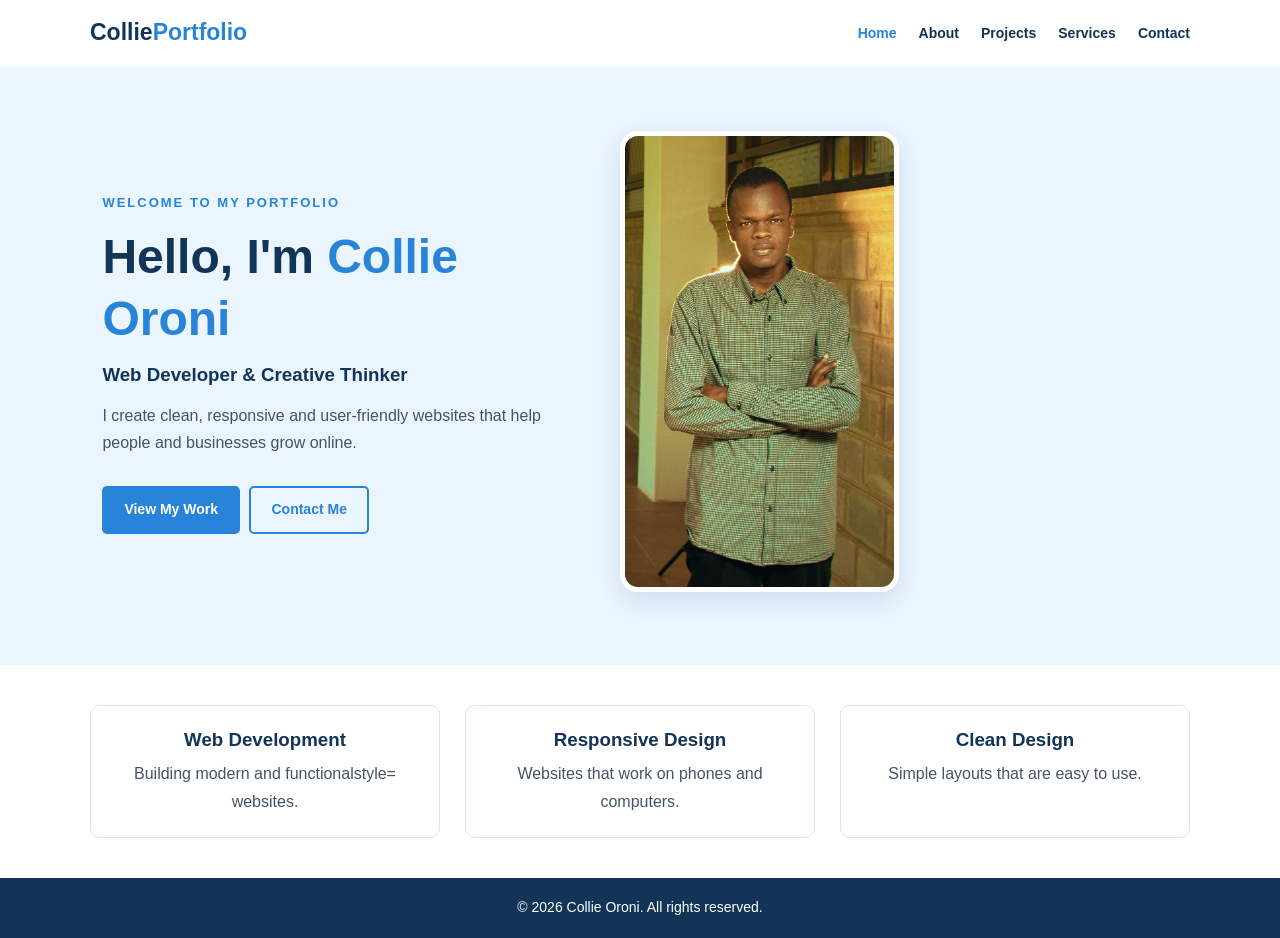
==== index.html @ 5297ed9e "include all the files and folders" ====
<!DOCTYPE html>
<html lang="en">
<head>
    <meta charset="UTF-8">
    <meta name="viewport" content="width=device-width, initial-scale=1.0">
    <title>My Portfolio | Home</title>
    <link rel="stylesheet" href="style/style.css">
</head>
<body>

<header>
    <nav class="navbar">
        <h2 class="logo">Collie<span>Portfolio</span></h2>
        <ul>
            <li><a class="active" href="index.html">Home</a></li>
            <li><a href="about.html">About</a></li>
            <li><a href="projects.html">Projects</a></li>
            <li><a href="services.html">Services</a></li>
            <li><a href="contact.html">Contact</a></li>
        </ul>
    </nav>
</header>

<section class="hero">
    <div class="hero-text">
        <p class="welcome">WELCOME TO MY PORTFOLIO</p>
        <h1>Hello, I'm <span>Collie Oroni</span></h1>
        <h3>Web Developer & Creative Thinker</h3>
        <p>I create clean, responsive and user-friendly websites
           that help people and businesses grow online.</p>
        <a href="projects.html" class="btn">View My Work</a>
        <a href="contact.html" class="btn btn-outline">Contact Me</a>
    </div>

    <div class="hero-image">
        <img src="image/pic2.jpg"style="width: 50%; height: auto;" alt="Portrait of Collie Oroni">
    </div>
</section>

<section class="features">
    <div class="feature">
        <h3>Web Development</h3>
        <p>Building modern and functionalstyle= websites.</p>
    </div>
    <div class="feature">
        <h3>Responsive Design</h3>
        <p>Websites that work on phones and computers.</p>
    </div>
    <div class="feature">
        <h3>Clean Design</h3>
        <p>Simple layouts that are easy to use.</p>
    </div>
</section>

<footer>
    <p>&copy; 2026 Collie Oroni. All rights reserved.</p>
</footer>

</body>
</html>
---- style/style.css ----
/* GENERAL STYLING */
* {
    margin: 0;
    padding: 0;
    box-sizing: border-box;
}

:root {
    --light-blue: #eaf5ff;
    --blue: #2784d8;
    --dark-blue: #123456;
    --white: #ffffff;
    --text: #425466;
    --border: #d6e7f5;
}

body {
    font-family: Arial, Helvetica, sans-serif;
    background: var(--white);
    color: var(--text);
    line-height: 1.7;
}

h1, h2, h3 {
    color: var(--dark-blue);
    line-height: 1.3;
}

span {
    color: var(--blue);
}

a {
    text-decoration: none;
}

/* NAVIGATION */
header {
    background: var(--white);
    box-shadow: 0 2px 10px rgba(18, 52, 86, 0.08);
}

.navbar {
    max-width: 1150px;
    margin: auto;
    padding: 18px 25px;
    display: flex;
    justify-content: space-between;
    align-items: center;
    gap: 20px;
}

.logo {
    font-size: 23px;
    white-space: nowrap;
}

.navbar ul {
    display: flex;
    flex-wrap: wrap;
    gap: 22px;
    list-style: none;
}

.navbar a {
    color: var(--dark-blue);
    font-size: 14px;
    font-weight: bold;
    transition: 0.3s;
}

.navbar a:hover,
.navbar a.active {
    color: var(--blue);
}

/* HOME HERO SECTION */
.hero {
    background: var(--light-blue);
    padding: 65px 8%;
    display: flex;
    align-items: center;
    justify-content: space-between;
    gap: 45px;
}

.hero-text {
    max-width: 600px;
}

.welcome {
    color: var(--blue);
    font-size: 13px;
    font-weight: bold;
    letter-spacing: 2px;
}

.hero h1 {
    font-size: clamp(32px, 4vw, 48px);
    margin: 12px 0;
}

.hero h3 {
    margin-bottom: 15px;
}

.hero-text > p:not(.welcome) {
    margin-bottom: 25px;
}

.hero-image img {
    width: 300px;
    height: 330px;
    object-fit: cover;
    border-radius: 18px;
    border: 5px solid var(--white);
    box-shadow: 0 8px 25px rgba(18, 52, 86, 0.12);
}

/* BUTTONS */
.btn {
    display: inline-block;
    border: 2px solid var(--blue);
    background: var(--blue);
    color: var(--white);
    padding: 10px 20px;
    margin: 5px 5px 5px 0;
    border-radius: 5px;
    cursor: pointer;
    font: inherit;
    font-weight: bold;
    font-size: 14px;
    transition: 0.3s;
}

.btn:hover {
    background: var(--dark-blue);
    border-color: var(--dark-blue);
    color: var(--white);
}

.btn-outline {
    background: transparent;
    color: var(--blue);
}

/* HOME FEATURES */
.features {
    max-width: 1150px;
    margin: auto;
    padding: 40px 25px;
    display: grid;
    grid-template-columns: repeat(3, 1fr);
    gap: 25px;
}

.feature {
    padding: 22px;
    border: 1px solid var(--border);
    border-radius: 10px;
    text-align: center;
    background: var(--white);
}

.feature h3 {
    margin-bottom: 8px;
}

/* GENERAL PAGE LAYOUT */
.page-section {
    max-width: 1100px;
    min-height: 70vh;
    margin: auto;
    padding: 55px 25px;
}

.page-section > h1 {
    font-size: 36px;
    margin-bottom: 12px;
}

.section-intro {
    max-width: 650px;
    margin-bottom: 30px;
}

/* ABOUT PAGE */
.about-content {
    display: grid;
    grid-template-columns: 1.5fr 1fr;
    align-items: center;
    gap: 40px;
    margin: 30px 0;
}

.about-content h2,
.skills-box h2 {
    margin-bottom: 15px;
}

.about-image {
    width: 100%;
    height: 260px;
    object-fit: cover;
    border-radius: 12px;
}

.skills-box {
    background: var(--light-blue);
    border-radius: 10px;
    padding: 25px;
}

.skills-box p {
    padding: 5px 0;
}

/* PROJECTS PAGE */
.project-grid {
    display: grid;
    grid-template-columns: repeat(3, 1fr);
    gap: 25px;
}

.project-card {
    border: 1px solid var(--border);
    border-radius: 10px;
    overflow: hidden;
    background: var(--white);
    transition: 0.3s;
}

.project-card:hover,
.service-card:hover {
    transform: translateY(-5px);
    box-shadow: 0 8px 20px rgba(18, 52, 86, 0.1);
}

.project-card img {
    width: 100%;
    height: 190px;
    object-fit: cover;
    display: block;
}

.card-content {
    padding: 20px;
}

.card-content h3 {
    margin-bottom: 10px;
}

.tag {
    color: var(--blue);
    font-size: 13px;
    font-weight: bold;
    margin-top: 12px;
}

/* SERVICES PAGE */
.service-grid {
    display: grid;
    grid-template-columns: repeat(2, 1fr);
    gap: 22px;
}

.service-card {
    border: 1px solid var(--border);
    background: var(--white);
    padding: 25px;
    border-radius: 10px;
    transition: 0.3s;
}

.service-icon {
    display: inline-block;
    background: var(--light-blue);
    color: var(--blue);
    font-size: 20px;
    font-weight: bold;
    padding: 8px 14px;
    border-radius: 8px;
    margin-bottom: 15px;
}

.service-card h3 {
    margin-bottom: 10px;
}

.cta {
    margin-top: 35px;
    padding: 30px;
    background: var(--light-blue);
    text-align: center;
    border-radius: 10px;
}

.cta h2 {
    margin-bottom: 10px;
}

/* CONTACT PAGE */
.contact-layout {
    display: grid;
    grid-template-columns: 1fr 1.5fr;
    gap: 35px;
    align-items: start;
}

.contact-info,
.contact-form {
    padding: 25px;
    border-radius: 10px;
    border: 1px solid var(--border);
}

.contact-info {
    background: var(--light-blue);
}

.contact-info h2 {
    margin-bottom: 20px;
}

.contact-info p {
    margin-bottom: 20px;
    overflow-wrap: anywhere;
}

.contact-form {
    display: flex;
    flex-direction: column;
    gap: 8px;
}

.contact-form label {
    color: var(--dark-blue);
    font-weight: bold;
}

.contact-form input,
.contact-form textarea {
    width: 100%;
    padding: 12px;
    border: 1px solid #cbdbea;
    border-radius: 5px;
    margin-bottom: 10px;
    font: inherit;
}

.contact-form input:focus,
.contact-form textarea:focus {
    outline: 2px solid var(--blue);
    border-color: var(--blue);
}

.contact-form textarea {
    resize: vertical;
}

.contact-form .btn {
    align-self: flex-start;
}

/* FOOTER */
footer {
    background: var(--dark-blue);
    color: var(--white);
    text-align: center;
    padding: 18px;
    font-size: 14px;
}

/* MOBILE RESPONSIVENESS */
@media (max-width: 768px) {
    .navbar {
        flex-direction: column;
    }

    .navbar ul {
        justify-content: center;
        gap: 12px 18px;
    }

    .hero {
        flex-direction: column-reverse;
        text-align: center;
        padding: 40px 20px;
    }

    .hero-image img {
        width: 230px;
        height: 250px;
    }

    .features,
    .project-grid,
    .service-grid,
    .about-content,
    .contact-layout {
        grid-template-columns: 1fr;
    }

    .page-section {
        padding: 35px 18px;
    }

    .page-section > h1 {
        font-size: 30px;
    }
}
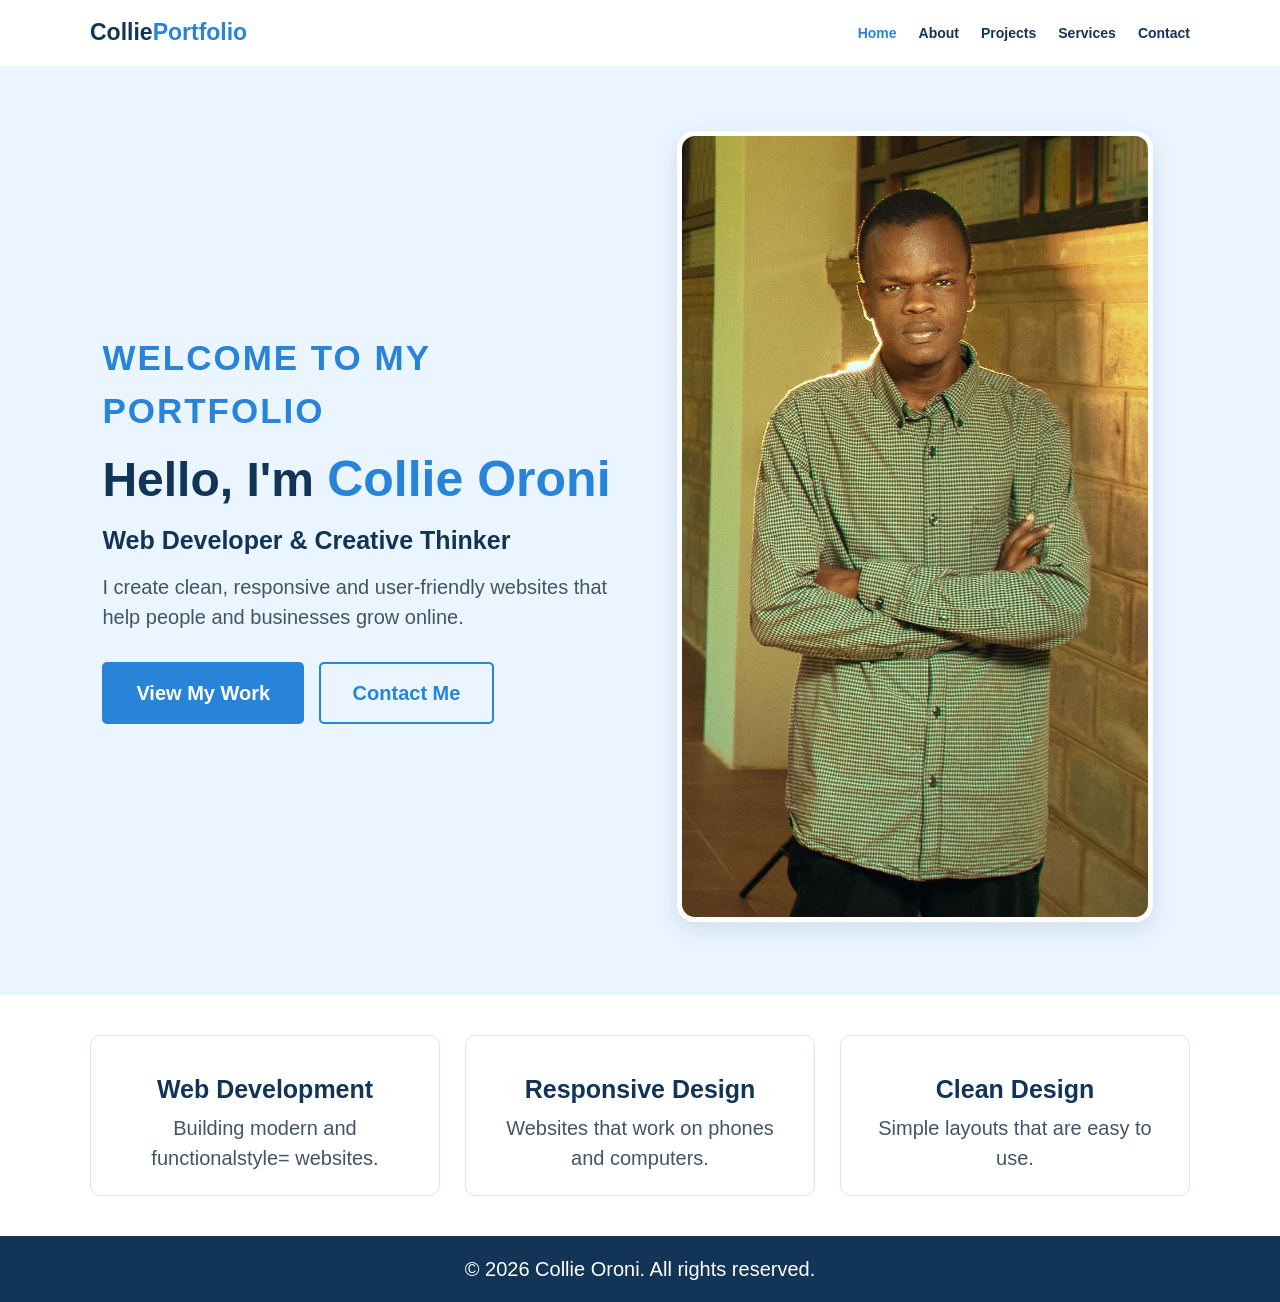
==== commit 640a1244: "update all made changes" ====
--- a/index.html
+++ b/index.html
@@ -24,7 +24,7 @@
 
 <section class="hero">
     <div class="hero-text">
-        <p class="welcome">WELCOME TO MY PORTFOLIO</p>
+        <p class="welcome" style="font-size: 35px;">WELCOME TO MY PORTFOLIO</p>
         <h1>Hello, I'm <span>Collie Oroni</span></h1>
         <h3>Web Developer & Creative Thinker</h3>
         <p>I create clean, responsive and user-friendly websites
@@ -34,7 +34,7 @@
     </div>
 
     <div class="hero-image">
-        <img src="image/pic2.jpg"style="width: 50%; height: auto;" alt="Portrait of Collie Oroni">
+        <img src="image/pic2.jpg"style="width: 95%; height: auto;" alt="Portrait of Collie Oroni">
     </div>
 </section>
 
@@ -56,6 +56,7 @@
 <footer>
     <p>&copy; 2026 Collie Oroni. All rights reserved.</p>
 </footer>
+<script src="js/script.js"></script>
 
 </body>
 </html>
--- a/style/style.css
+++ b/style/style.css
@@ -411,3 +411,63 @@
         font-size: 30px;
     }
 }
+```css
+/* Welcome text */
+.welcome {
+    font-size: 32px;
+    font-weight: bold;
+    letter-spacing: 3px;
+}
+
+/* Main heading */
+h1 {
+    font-size: 50px;
+    font-weight: bold;
+    line-height: 1.2;
+}
+
+/* Your name */
+h1 span {
+    font-size: 50px;
+}
+
+/* Job title */
+h3 {
+    font-size: 25px;
+    margin-top: 15px;
+}
+
+/* Description */
+p {
+    font-size: 20px;
+    line-height: 1.5;
+}
+
+/* Buttons */
+.btn {
+    font-size: 20px;
+    padding: 12px 32px;
+    margin-right: 10px;
+}
+````@media (max-width: 768px) {
+    h1 {
+        font-size: 42px;
+    }
+
+    h1 span {
+        font-size: 46px;
+    }
+
+    h3 {
+        font-size: 26px;
+    }
+
+    p {
+        font-size: 18px;
+    }
+
+    .welcome {
+        font-size: 20px;
+    }
+}
+```
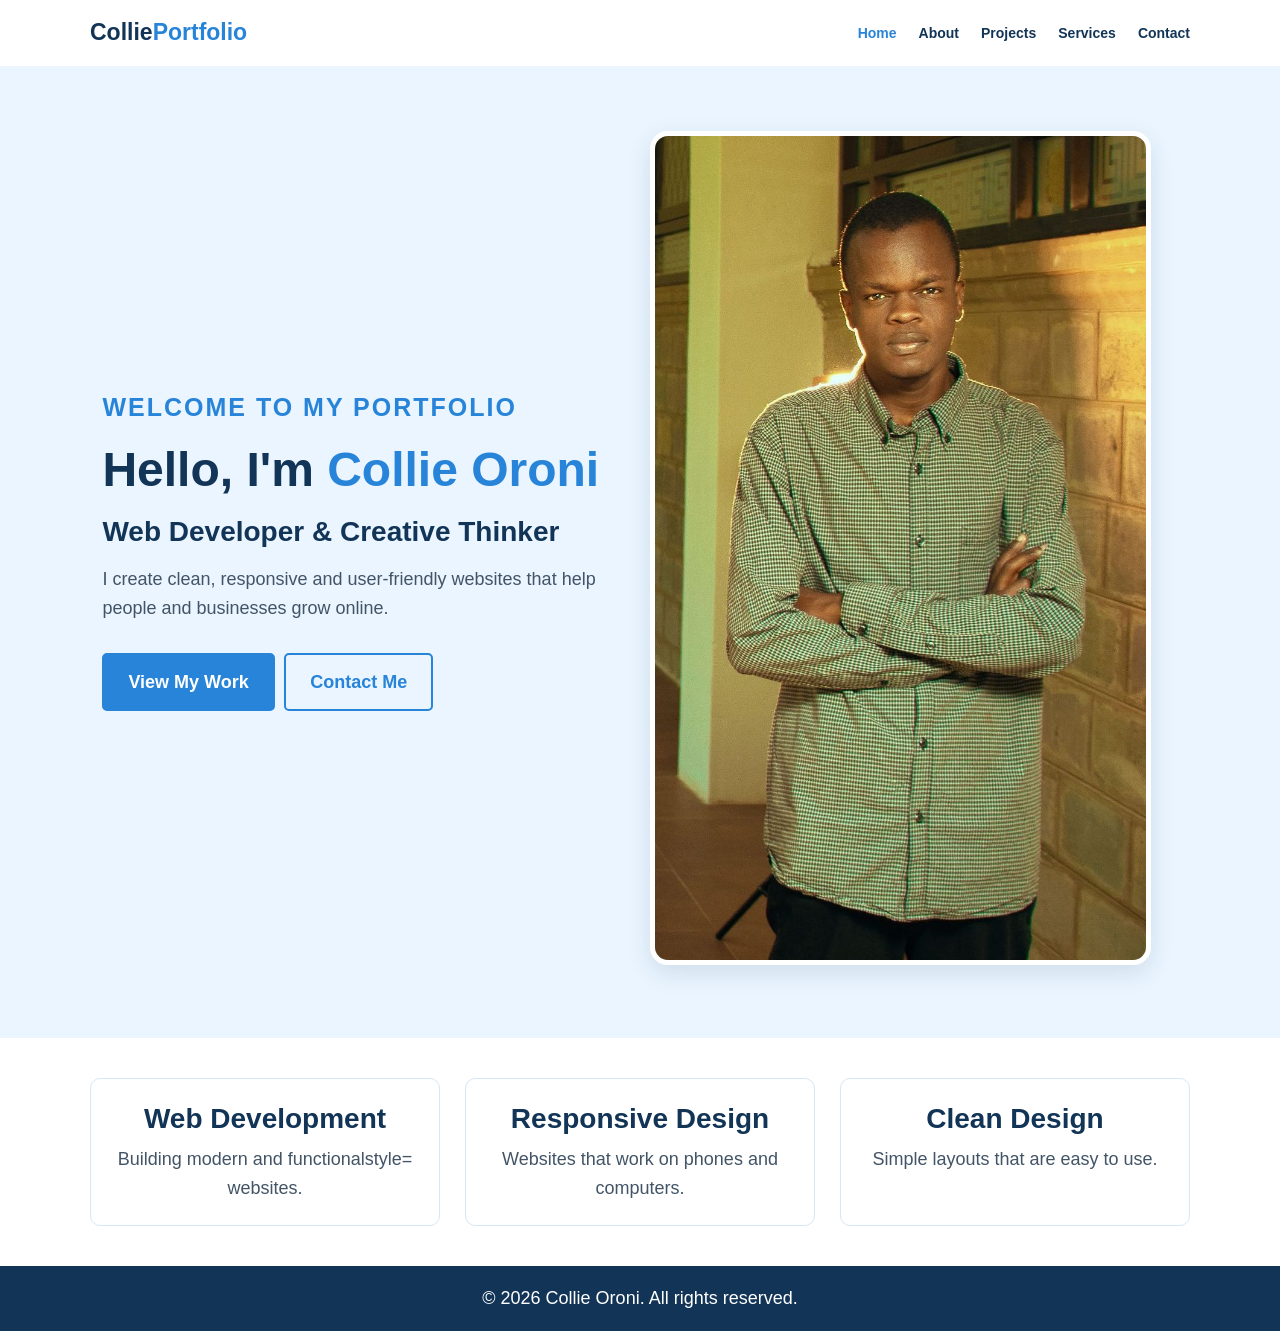
==== commit f0c6b6c7: "new commit" ====
--- a/index.html
+++ b/index.html
@@ -24,7 +24,7 @@
 
 <section class="hero">
     <div class="hero-text">
-        <p class="welcome" style="font-size: 35px;">WELCOME TO MY PORTFOLIO</p>
+        <p class="welcome" style="font-size: 25px;">WELCOME TO MY PORTFOLIO</p>
         <h1>Hello, I'm <span>Collie Oroni</span></h1>
         <h3>Web Developer & Creative Thinker</h3>
         <p>I create clean, responsive and user-friendly websites
--- a/style/style.css
+++ b/style/style.css
@@ -410,46 +410,34 @@
     .page-section > h1 {
         font-size: 30px;
     }
-}
-```css
-/* Welcome text */
+}/* Welcome text */
 .welcome {
-    font-size: 32px;
-    font-weight: bold;
-    letter-spacing: 3px;
+    font-size: 20px;
 }
 
 /* Main heading */
 h1 {
-    font-size: 50px;
-    font-weight: bold;
-    line-height: 1.2;
-}
-
-/* Your name */
-h1 span {
-    font-size: 50px;
+    font-size: 48px;
 }
 
 /* Job title */
 h3 {
-    font-size: 25px;
-    margin-top: 15px;
-}
-
-/* Description */
+    font-size: 28px;
+}
+
+/* Description paragraph */
 p {
-    font-size: 20px;
-    line-height: 1.5;
+    font-size: 18px;
+    line-height: 1.6;
 }
 
 /* Buttons */
 .btn {
-    font-size: 20px;
-    padding: 12px 32px;
-    margin-right: 10px;
-}
-````@media (max-width: 768px) {
+    font-size: 18px;
+    padding: 12px 24px;
+}
+
+```@media (max-width: 768px) {
     h1 {
         font-size: 42px;
     }
@@ -469,5 +457,4 @@
     .welcome {
         font-size: 20px;
     }
-}
-```+}
